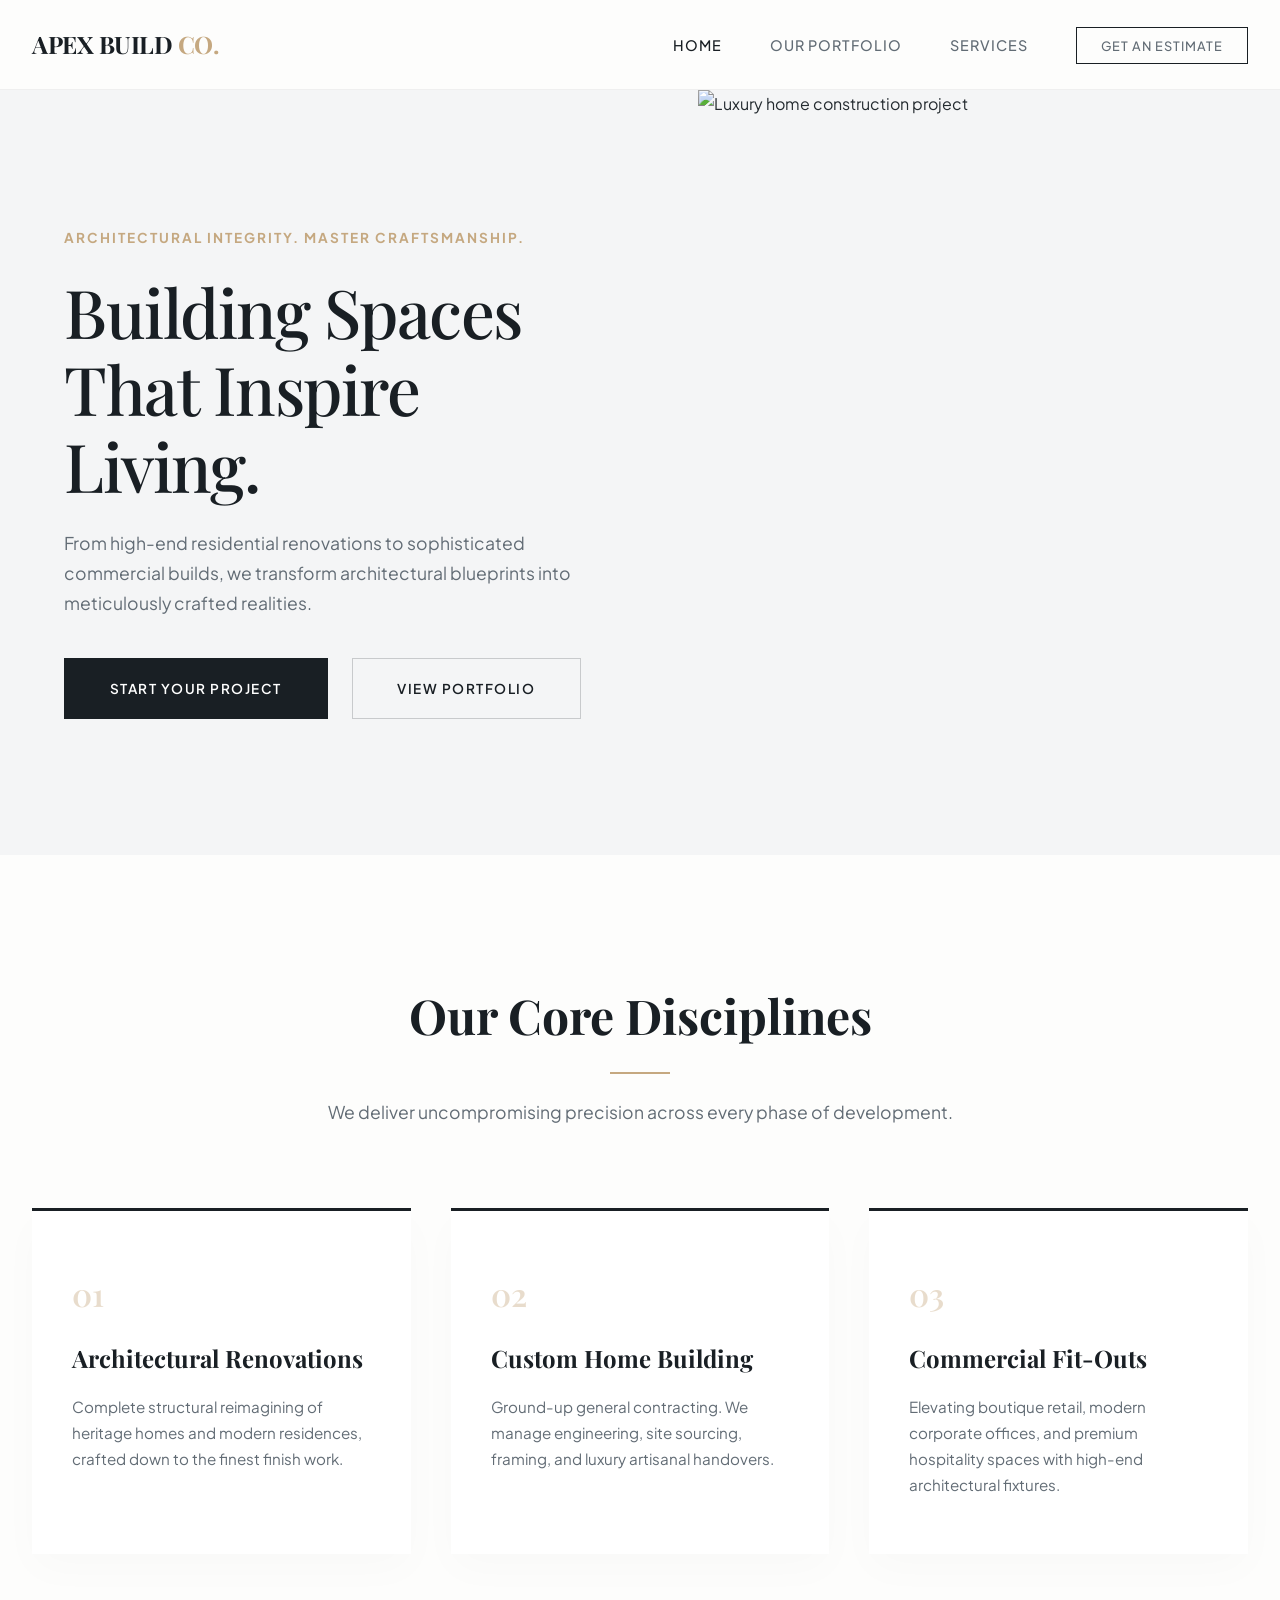
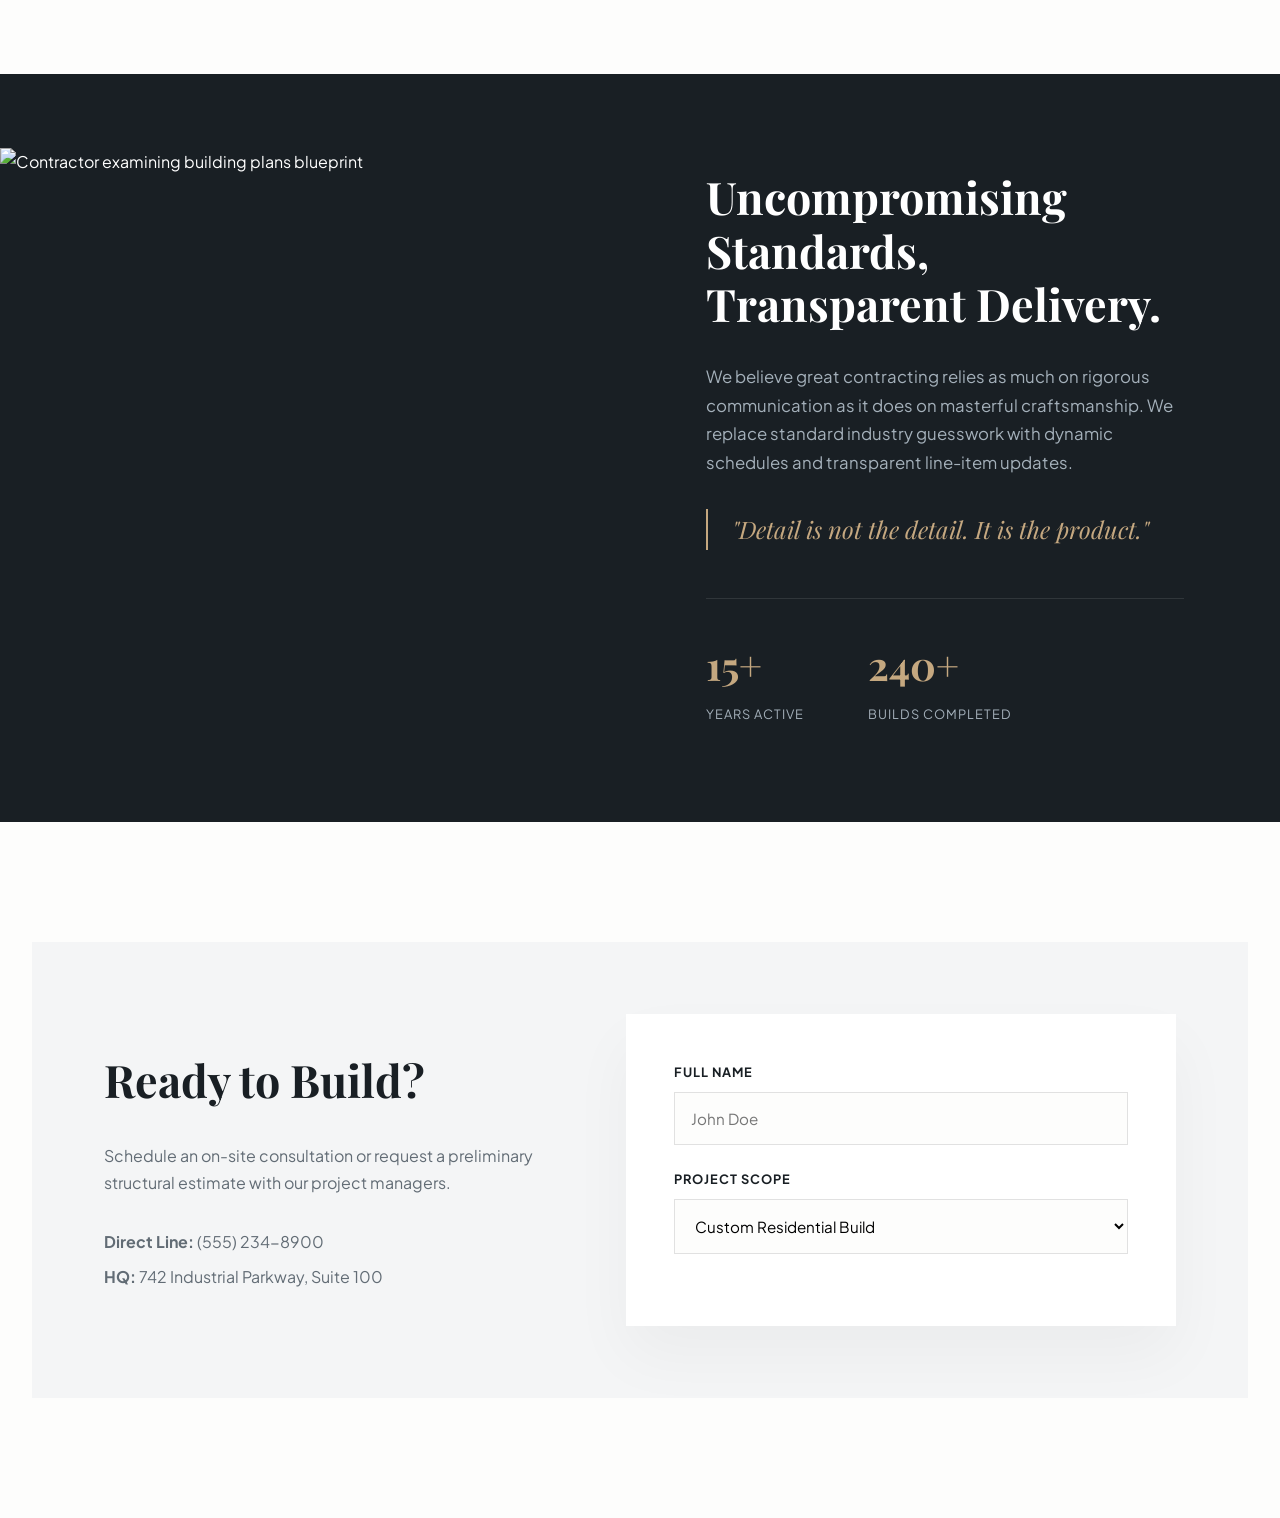
==== index.html @ 462eb706 "Add files via upload" ====
<!DOCTYPE html>
<html lang="en">
<head>
    <meta charset="UTF-8">
    <meta name="viewport" content="width=device-width, initial-scale=1.0">
    <title>Apex Build Co. | Premium Contracting & Construction</title>
    <link rel="preconnect" href="https://fonts.googleapis.com">
    <link rel="preconnect" href="https://fonts.gstatic.com" crossorigin>
    <link href="https://fonts.googleapis.com/css2?family=Playfair+Display:ital,wght@0,400..700;1,400..700&family=Plus+Jakarta+Sans:wght@300;400;500;600;700&display=swap" rel="stylesheet">
    
    <link rel="stylesheet" href="style.css">
</head>
<body>

    <header>
        <nav>
            <a href="index.html" class="logo">Apex Build <span class="logo-accent">Co.</span></a>
            <ul class="nav-links">
                <li><a href="index.html" class="active">Home</a></li>
                <li><a href="projects.html">Our Portfolio</a></li>
                <li><a href="#services">Services</a></li>
                <li><a href="#contact" class="btn-nav">Get An Estimate</a></li>
            </ul>
        </nav>
    </header>

    <section class="hero-split">
        <div class="hero-content">
            <span class="hero-subtitle">Architectural Integrity. Master Craftsmanship.</span>
            <h1>Building Spaces That Inspire Living.</h1>
            <p>From high-end residential renovations to sophisticated commercial builds, we transform architectural blueprints into meticulously crafted realities.</p>
            <div class="hero-actions">
                <a href="#contact" class="btn">Start Your Project</a>
                <a href="projects.html" class="btn btn-secondary">View Portfolio</a>
            </div>
        </div>
        <div class="hero-visual">
            <img src="https://images.unsplash.com/photo-1600585154340-be6161a56a0c?auto=format&fit=crop&w=1200&q=80" alt="Luxury home construction project">
        </div>
    </section>

    <main>
        <section id="services" class="container">
            <div class="section-header">
                <h2>Our Core Disciplines</h2>
                <div class="header-line"></div>
                <p>We deliver uncompromising precision across every phase of development.</p>
            </div>

            <div class="services-grid">
                <div class="service-card">
                    <span class="service-number">01</span>
                    <h3>Architectural Renovations</h3>
                    <p>Complete structural reimagining of heritage homes and modern residences, crafted down to the finest finish work.</p>
                </div>
                <div class="service-card">
                    <span class="service-number">02</span>
                    <h3>Custom Home Building</h3>
                    <p>Ground-up general contracting. We manage engineering, site sourcing, framing, and luxury artisanal handovers.</p>
                </div>
                <div class="service-card">
                    <span class="service-number">03</span>
                    <h3>Commercial Fit-Outs</h3>
                    <p>Elevating boutique retail, modern corporate offices, and premium hospitality spaces with high-end architectural fixtures.</p>
                </div>
            </div>
        </section>

        <section class="feature-asymmetric">
            <div class="feature-image">
                <img src="https://images.unsplash.com/photo-1504307651254-35680f356dfd?auto=format&fit=crop&w=800&q=80" alt="Contractor examining building plans blueprint">
            </div>
            <div class="feature-text">
                <h2>Uncompromising Standards, Transparent Delivery.</h2>
                <p>We believe great contracting relies as much on rigorous communication as it does on masterful craftsmanship. We replace standard industry guesswork with dynamic schedules and transparent line-item updates.</p>
                <blockquote class="accent-quote">
                    "Detail is not the detail. It is the product."
                </blockquote>
                <div class="stat-row">
                    <div class="stat-box"><strong>15+</strong><span>Years Active</span></div>
                    <div class="stat-box"><strong>240+</strong><span>Builds Completed</span></div>
                </div>
            </div>
        </section>

        <section id="contact" class="container">
            <div class="intake-wrapper">
                <div class="intake-info">
                    <h2>Ready to Build?</h2>
                    <p>Schedule an on-site consultation or request a preliminary structural estimate with our project managers.</p>
                    <div class="contact-details">
                        <p><strong>Direct Line:</strong> (555) 234-8900</p>
                        <p><strong>HQ:</strong> 742 Industrial Parkway, Suite 100</p>
                    </div>
                </div>
                <div class="intake-form-box">
                    <form action="#" method="POST" onsubmit="event.preventDefault(); alert('Estimate request logged! Our estimator will contact you within 24 business hours.');">
                        <div class="form-group">
                            <label for="name">Full Name</label>
                            <input type="text" id="name" required placeholder="John Doe">
                        </div>
                        <div class="form-group">
                            <label for="project-type">Project Scope</label>
                            <select id="project-type">
                                <option>Custom Residential Build</option>
                                <option>Whole-Home Remodel</option>
                                <option>Commercial Tenant Improvement</option>
                                <option>Other Architectural Contracting</option>
                            </select>
                        </div>
                        <div class="form-group">
---- style.css ----
/* ==========================================================================
   1. GLOBAL ARCHITECTURAL STYLE & VARIABLE SCHEMA
   ========================================================================== */
* { 
    margin: 0; 
    padding: 0; 
    box-sizing: border-box; 
}

:root { 
    --primary: #191f24;       /* Slate Obsidian - Gives a strong industrial base */
    --accent: #c5a880;        /* Muted Raw Brass / Architectural Gold */
    --bg-light: #fdfdfc;      /* Crisp architectural gallery white */
    --bg-alt: #f4f5f6;        /* Structural concrete/stone grey tint */
    --text-dark: #242b30;     /* Rich charcoal for deep contrast readability */
    --text-muted: #626c75;    /* Civil engineering Blueprint steel-grey */
    --card-bg: #ffffff;
    --transition: all 0.4s cubic-bezier(0.25, 1, 0.5, 1);
}

body { 
    background-color: var(--bg-light); 
    color: var(--text-dark); 
    font-family: 'Plus Jakarta Sans', sans-serif;
    line-height: 1.7; 
    -webkit-font-smoothing: antialiased;
}

/* ==========================================================================
   2. HEADER & ARCHITECTURAL NAVIGATION
   ========================================================================== */
header { 
    background-color: rgba(253, 253, 252, 0.95); 
    backdrop-filter: blur(12px);
    padding: 1.5rem 2rem; 
    position: sticky; 
    top: 0; 
    z-index: 1000; 
    border-bottom: 1px solid rgba(25, 31, 36, 0.06);
}

nav { 
    display: flex; 
    justify-content: space-between; 
    align-items: center; 
    max-width: 1300px; 
    margin: 0 auto; 
}

.logo { 
    color: var(--primary); 
    font-family: 'Playfair Display', serif;
    font-size: 1.5rem; 
    font-weight: 700; 
    text-decoration: none; 
    letter-spacing: -0.5px;
    text-transform: uppercase;
}

.logo-accent {
    color: var(--accent);
}

.nav-links { 
    list-style: none; 
    display: flex; 
    align-items: center;
    gap: 3rem; 
}

.nav-links a { 
    color: var(--text-muted); 
    text-decoration: none; 
    font-weight: 500; 
    font-size: 0.9rem;
    text-transform: uppercase;
    letter-spacing: 1px;
    transition: var(--transition);
}

.nav-links a:hover, 
.nav-links .active { 
    color: var(--primary); 
}

.btn-nav {
    border: 1px solid var(--primary);
    padding: 0.6rem 1.5rem;
    font-size: 0.8rem !important;
}

.btn-nav:hover {
    background-color: var(--primary);
    color: white !important;
}

/* ==========================================================================
   3. RE-IMAGINED HERO LAYOUT (SPLIT-SCREEN STRUCTURAL GRAPHIC)
   ========================================================================== */
.hero-split { 
    display: grid;
    grid-template-columns: 1.2fr 1fr;
    min-height: 85vh;
    background-color: var(--bg-alt);
}

.hero-content {
    display: flex;
    flex-direction: column;
    justify-content: center;
    padding: 4rem 6rem 4rem 4rem;
    max-width: 800px;
    margin-left: auto;
}

.hero-subtitle {
    color: var(--accent);
    font-size: 0.85rem;
    font-weight: 700;
    text-transform: uppercase;
    letter-spacing: 2px;
    margin-bottom: 1.5rem;
    display: block;
}

.hero-split h1 { 
    font-family: 'Playfair Display', serif;
    font-size: 4.2rem; 
    color: var(--primary);
    font-weight: 500;
    line-height: 1.15;
    margin-bottom: 1.5rem; 
    letter-spacing: -1.5px;
}

.hero-split p {
    font-size: 1.1rem;
    color: var(--text-muted);
    margin-bottom: 2.5rem;
}

.hero-actions {
    display: flex;
    gap: 1.5rem;
}

/* Structural Buttons */
.btn { 
    background-color: var(--primary); 
    color: white; 
    padding: 1.1rem 2.8rem; 
    text-decoration: none; 
    font-weight: 600; 
    font-size: 0.85rem;
    letter-spacing: 1.5px;
    text-transform: uppercase;
    display: inline-block; 
    transition: var(--transition);
    border: 1px solid var(--primary);
}

.btn:hover { 
    background-color: var(--accent);
    border-color: var(--accent);
}

.btn-secondary {
    background-color: transparent;
    color: var(--primary);
    border: 1px solid rgba(25, 31, 36, 0.2);
}

.btn-secondary:hover {
    background-color: transparent;
    border-color: var(--primary);
    color: var(--primary);
}

.btn-full {
    width: 100%;
    text-align: center;
    cursor: pointer;
}

.hero-visual img {
    width: 100%;
    height: 100%;
    object-fit: cover;
}

/* ==========================================================================
   4. MODULAR SECTIONS & SERVICES GRID
   ========================================================================== */
.container { 
    max-width: 1300px; 
    margin: 0 auto; 
    padding: 7.5rem 2rem; 
}

.section-header { 
    text-align: center; 
    max-width: 750px; 
    margin: 0 auto 5rem auto; 
}

.section-header h2 { 
    font-family: 'Playfair Display', serif;
    font-size: 3rem; 
    color: var(--primary); 
    margin-bottom: 1rem; 
}

.header-line {
    width: 60px;
    height: 2px;
    background-color: var(--accent);
    margin: 0 auto 1.5rem auto;
}

.section-header p {
    color: var(--text-muted);
    font-size: 1.1rem;
}

/* Clean Services Configuration */
.services-grid {
    display: grid;
    grid-template-columns: repeat(auto-fit, minmax(320px, 1fr));
    gap: 2.5rem;
}

.service-card {
    background: var(--card-bg);
    padding: 3.5rem 2.5rem;
    border-top: 3px solid var(--primary);
    box-shadow: 0 15px 40px rgba(0,0,0,0.02);
    transition: var(--transition);
}

.service-card:hover {
    border-top-color: var(--accent);
    transform: translateY(-5px);
    box-shadow: 0 25px 50px rgba(0,0,0,0.05);
}

.service-number {
    font-family: 'Playfair Display', serif;
    font-size: 2rem;
    color: rgba(197, 168, 128, 0.4);
    display: block;
    margin-bottom: 1rem;
    font-weight: 600;
}

.service-card h3 {
    font-family: 'Playfair Display', serif;
    font-size: 1.5rem;
    color: var(--primary);
    margin-bottom: 1rem;
}

.service-card p {
    color: var(--text-muted);
    font-size: 0.95rem;
}

/* ==========================================================================
   5. ASYMMETRIC CORPORATE VALUE RUNWAY
   ========================================================================== */
.feature-asymmetric {
    display: grid;
    grid-template-columns: 1fr 1.1fr;
    background-color: var(--primary);
    color: white;
    align-items: center;
}

.feature-image img {
    width: 100%;
    height: 100%;
    min-height: 600px;
    object-fit: cover;
    display: block;
}

.feature-text {
    padding: 6rem;
}

.feature-text h2 {
    font-family: 'Playfair Display', serif;
    font-size: 2.8rem;
    margin-bottom: 2rem;
    line-height: 1.2;
}

.feature-text p {
    color: #a4b0ba;
    font-size: 1.05rem;
    margin-bottom: 2rem;
}

.accent-quote {
    font-family: 'Playfair Display', serif;
    font-style: italic;
    font-size: 1.5rem;
    color: var(--accent);
    border-left: 2px solid var(--accent);
    padding-left: 1.5rem;
    margin: 2rem 0;
}

.stat-row {
    display: flex;
    gap: 4rem;
    margin-top: 3rem;
    border-top: 1px solid rgba(255,255,255,0.1);
    padding-top: 2rem;
}

.stat-box strong {
    font-family: 'Playfair Display', serif;
    font-size: 2.5rem;
    color: var(--accent);
    display: block;
}

.stat-box span {
    text-transform: uppercase;
    font-size: 0.8rem;
    letter-spacing: 1px;
    color: #a4b0ba;
}

/* ==========================================================================
   6. ARCHITECTURAL PORTFOLIO EXTRUSION
   ========================================================================== */
.portfolio-filter {
    text-align: center;
    margin-bottom: 3.5rem;
}

.portfolio-filter span {
    font-size: 0.9rem;
    color: var(--text-muted);
    margin-right: 1rem;
}

.filter-btn {
    background: none;
    border: none;
    font-family: inherit;
    font-size: 0.9rem;
    font-weight: 600;
    color: var(--text-muted);
    cursor: pointer;
    margin: 0 0.75rem;
    padding-bottom: 0.25rem;
    border-bottom: 2px solid transparent;
    transition: var(--transition);
}

.filter-btn.active, .filter-btn:hover {
    color: var(--primary);
    border-bottom-color: var(--accent);
}

.portfolio-grid {
    display: grid;
    grid-template-columns: 1fr;
    gap: 4rem;
}

.portfolio-item {
    display: grid;
    grid-template-columns: 1.2fr 1fr;
    gap: 3rem;
    background: var(--card-bg);
    align-items: center;
}

.portfolio-item:nth-child(even) {
    direction: rtl;
}

.portfolio-item:nth-child(even) .portfolio-meta {
    direction: ltr;
}

.portfolio-item img {
    width: 100%;
    height: 480px;
    object-fit: cover;
    transition: var(--transition);
}

.portfolio-item:hover img {
    transform: scale(1.01);
}

.portfolio-meta {
    padding: 1rem;
}

.proj-category {
    font-size: 0.8rem;
    text-transform: uppercase;
    letter-spacing: 2px;
    color: var(--accent);
    font-weight: 700;
    display: block;
    margin-bottom: 0.75rem;
}

.portfolio-meta h3 {
    font-family: 'Playfair Display', serif;
    font-size: 2.2rem;
    color: var(--primary);
    margin-bottom: 1rem;
    line-height: 1.2;
}

.portfolio-meta p {
    color: var(--text-muted);
    font-size: 1rem;
}

/* ==========================================================================
   7. INTAKE MODULE (CRM-READY ESTIMATE FORM)
   ========================================================================== */
.intake-wrapper {
    display: grid;
    grid-template-columns: 1fr 1.2fr;
    gap: 4rem;
    background-color: var(--bg-alt);
    padding: 4.5rem;
}

.intake-info {
    display: flex;
    flex-direction: column;
    justify-content: center;
}

.intake-info h2 {
    font-family: 'Playfair Display', serif;
    font-size: 2.8rem;
    color: var(--primary);
    margin-bottom: 1.5rem;
}

.intake-info p {
    color: var(--text-muted);
    margin-bottom: 2rem;
}

.contact-details p {
    margin-bottom: 0.5rem;
}

.intake-form-box {
    background: var(--card-bg);
    padding: 3rem;
    box-shadow: 0 30px 60px rgba(0,0,0,0.04);
}

.form-group {
    margin-bottom: 1.5rem;
}

.form-group label {
    display: block;
    font-size: 0.8rem;
    text-transform: uppercase;
    font-weight: 700;
    letter-spacing: 1px;
    margin-bottom: 0.5rem;
    color: var(--primary);
}

.form-group input, 
.form-group select, 
.form-group textarea {
    width: 100%;
    padding: 1rem;
    font-family: inherit;
    font-size: 0.95rem;
    border: 1px solid rgba(25, 31, 36, 0.12);
    background: var(--bg-light);
    outline: none;
    transition: var(--transition);
}

.form-group input:focus, 
.form-group select:focus, 
.form-group textarea:focus {
    border-color: var(--accent);
    background: white;
}

/* ==========================================================================
   8. FOOTER & STRUCTURAL RESPONSIVENESS
   ========================================================================== */
footer {
    background-color: var(--primary);
    color: #7d8993;
    text-align: center;
    padding: 4rem 2rem;
    font-size: 0.85rem;
    letter-spacing: 0.5px;
    border-top: 1px solid rgba(255,255,255,0.05);
}

@media (max-width: 1024px) {
    .hero-split { grid-template-columns: 1fr; }
    .hero-visual { display: none; }
    .hero-content { padding: 6rem 2rem; margin: 0 auto; }
    .feature-asymmetric { grid-template-columns: 1fr; }
    .feature-image { display: none; }
    .portfolio-item { grid-template-columns: 1fr; gap: 1.5rem; }
    .portfolio-item:nth-child(even) { direction: ltr; }
    .portfolio-item img { height: 320px; }
    .intake-wrapper { grid-template-columns: 1fr; padding: 2rem; }
}

@media (max-width: 768px) {
    .nav-links { display: none; }
    .hero-split h1 { font-size: 2.8rem; }
    .section-header h2 { font-size: 2.2rem; }
    .feature-text { padding: 3rem 1.5rem; }
    .feature-text h2 { font-size: 2rem; }
    .portfolio-meta h3 { font-size: 1.8rem; }
    .container { padding: 4.5rem 1.5rem; }
}
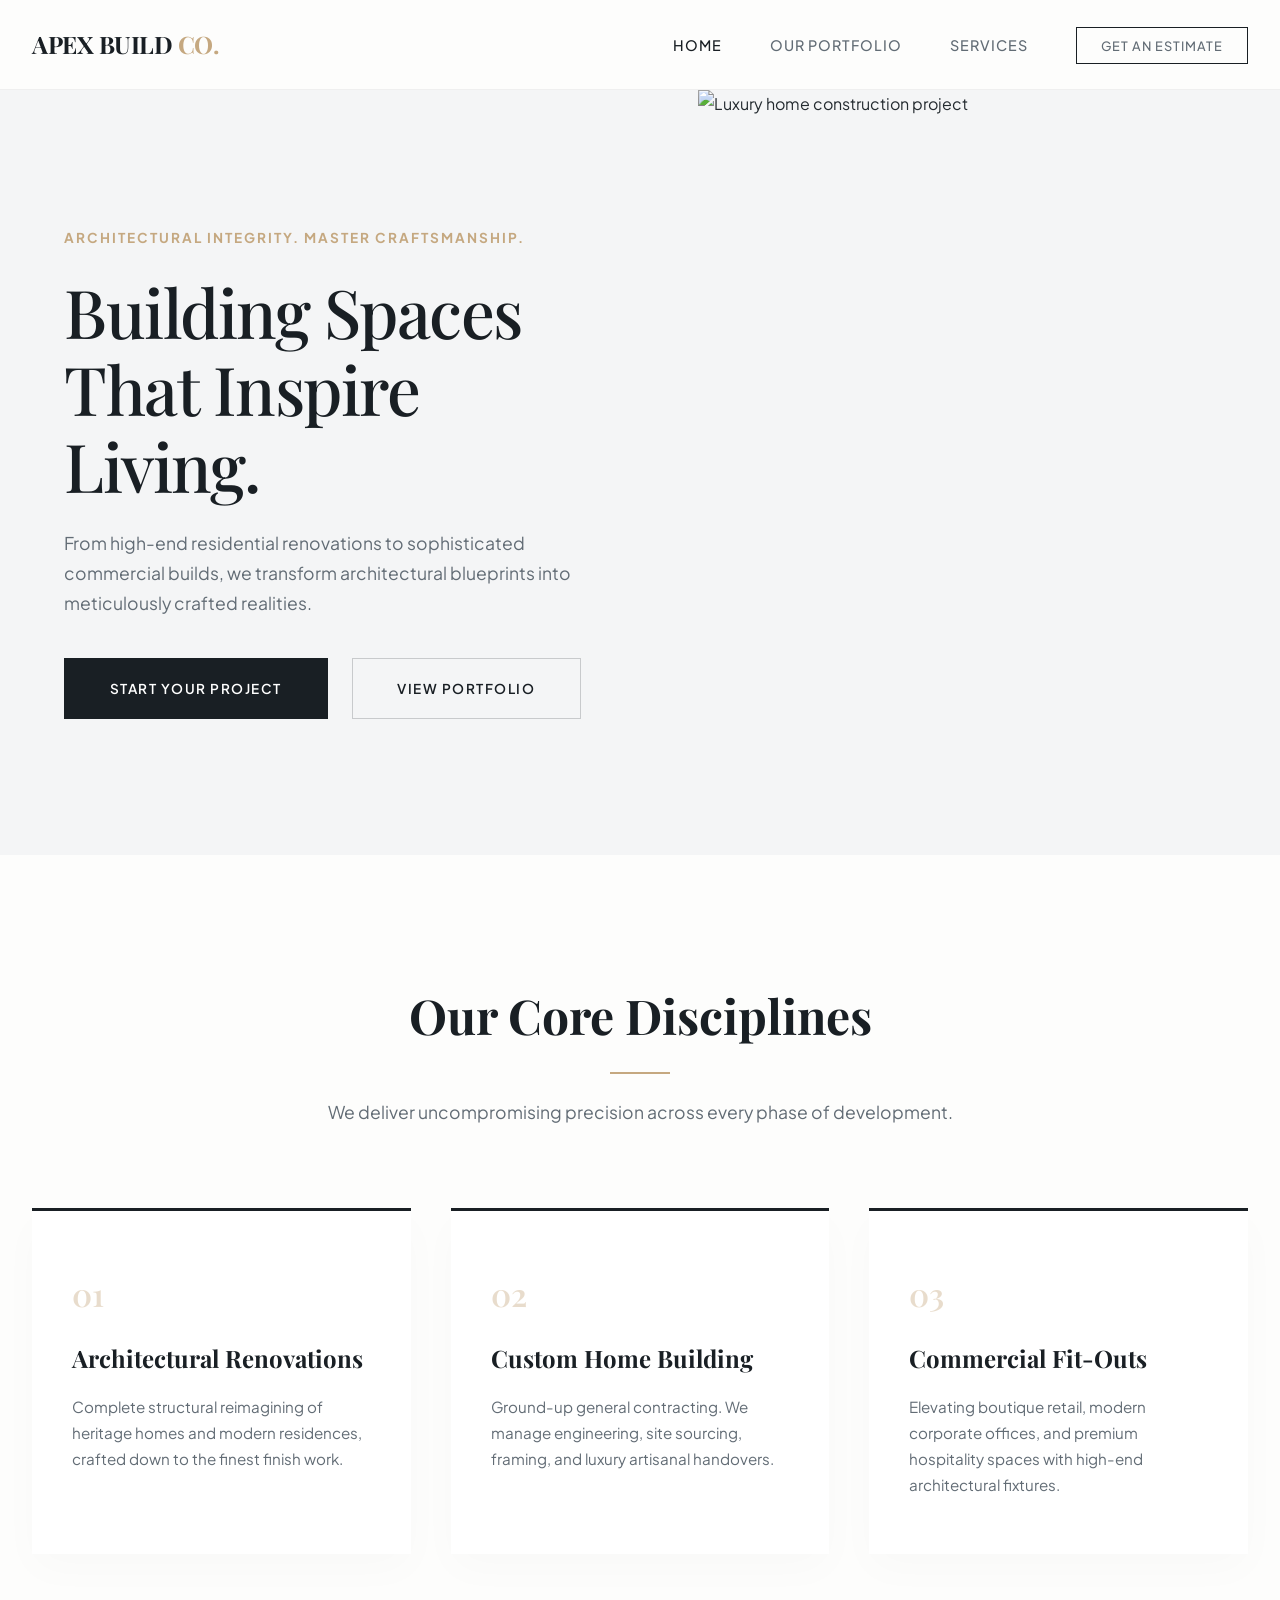
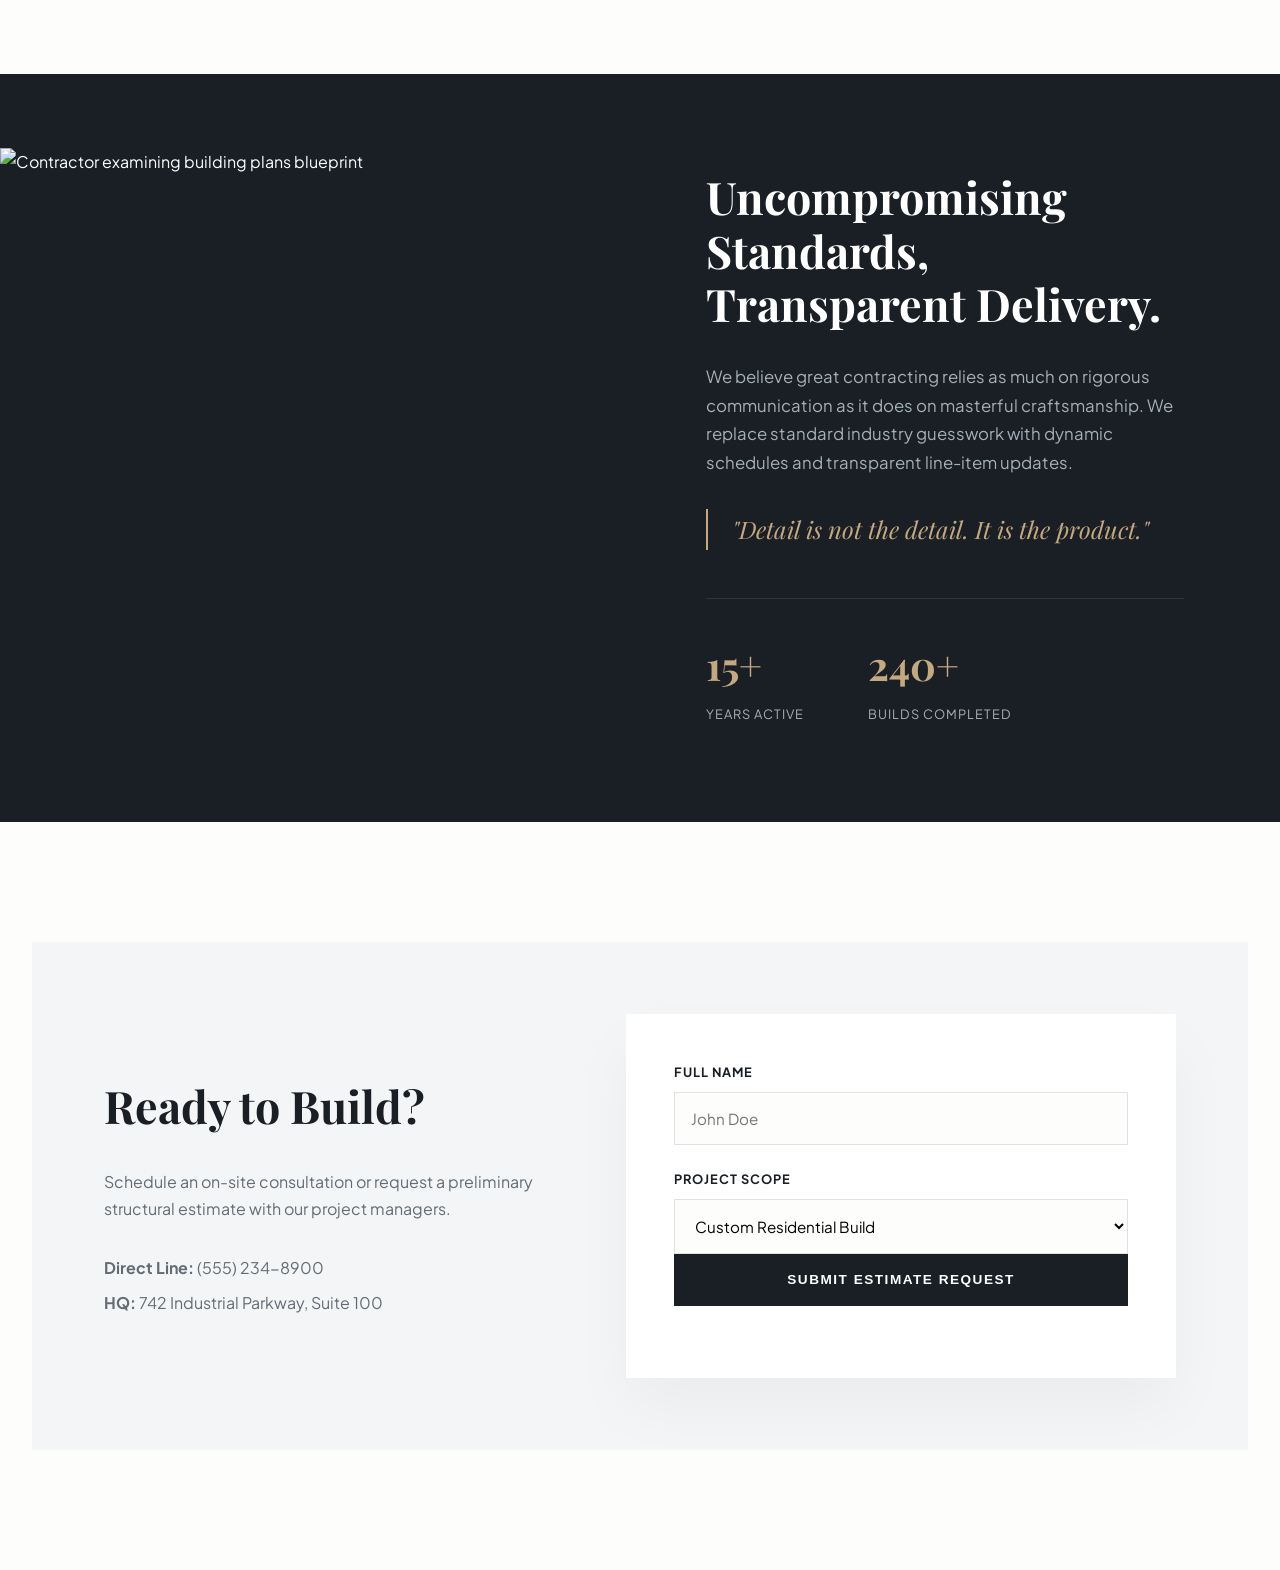
==== commit ca96f562: "Update index.html" ====
--- a/index.html
+++ b/index.html
@@ -107,5 +107,6 @@
                                 <option>Commercial Tenant Improvement</option>
                                 <option>Other Architectural Contracting</option>
                             </select>
+                            <button type="submit" class="btn btn-full">Submit Estimate Request</button>
                         </div>
-                        <div class="form-group">+                        <div class="form-group">
--- a/style.css
+++ b/style.css
@@ -531,4 +531,74 @@
     .feature-text h2 { font-size: 2rem; }
     .portfolio-meta h3 { font-size: 1.8rem; }
     .container { padding: 4.5rem 1.5rem; }
-}+}
+/* ==========================================================================
+   9. EXTRA RESPONSIVE PATCHES (MOBILE FIXES)
+   ========================================================================== */
+@media (max-width: 768px) {
+    /* 1. Unhide and structure navigation dynamically for touch screen layouts */
+    header {
+        padding: 1rem;
+    }
+    nav {
+        flex-direction: column;
+        gap: 1rem;
+    }
+    .nav-links { 
+        display: flex !important; 
+        flex-wrap: wrap;
+        justify-content: center;
+        gap: 1.2rem; 
+        padding: 0.5rem 0;
+    }
+    .nav-links a {
+        font-size: 0.8rem;
+    }
+    .btn-nav {
+        padding: 0.4rem 1rem;
+    }
+
+    /* 2. Balance hero sections dynamically so big text scales into the viewport */
+    .hero-split {
+        min-height: auto; /* Overrides the restrictive 85vh layout block */
+    }
+    .hero-content {
+        padding: 3.5rem 1.2rem;
+        text-align: center;
+    }
+    .hero-split h1 {
+        font-size: 2.3rem !important; /* Forces copy to safely scale down */
+        line-height: 1.2;
+        letter-spacing: -0.5px;
+    }
+    .hero-actions {
+        flex-direction: column;
+        width: 100%;
+        gap: 0.75rem;
+    }
+    .btn {
+        width: 100%;
+        text-align: center;
+        padding: 1rem 1.5rem;
+    }
+
+    /* 3. Stabilize structural grid systems and tight inner form fields */
+    .services-grid {
+        grid-template-columns: 1fr;
+        gap: 1.5rem;
+    }
+    .service-card {
+        padding: 2rem 1.5rem;
+    }
+    .stat-row {
+        flex-direction: column;
+        gap: 1.5rem;
+        align-items: center;
+    }
+    .intake-wrapper {
+        padding: 1.5rem 1rem !important;
+    }
+    .intake-form-box {
+        padding: 1.5rem 1rem;
+    }
+}
